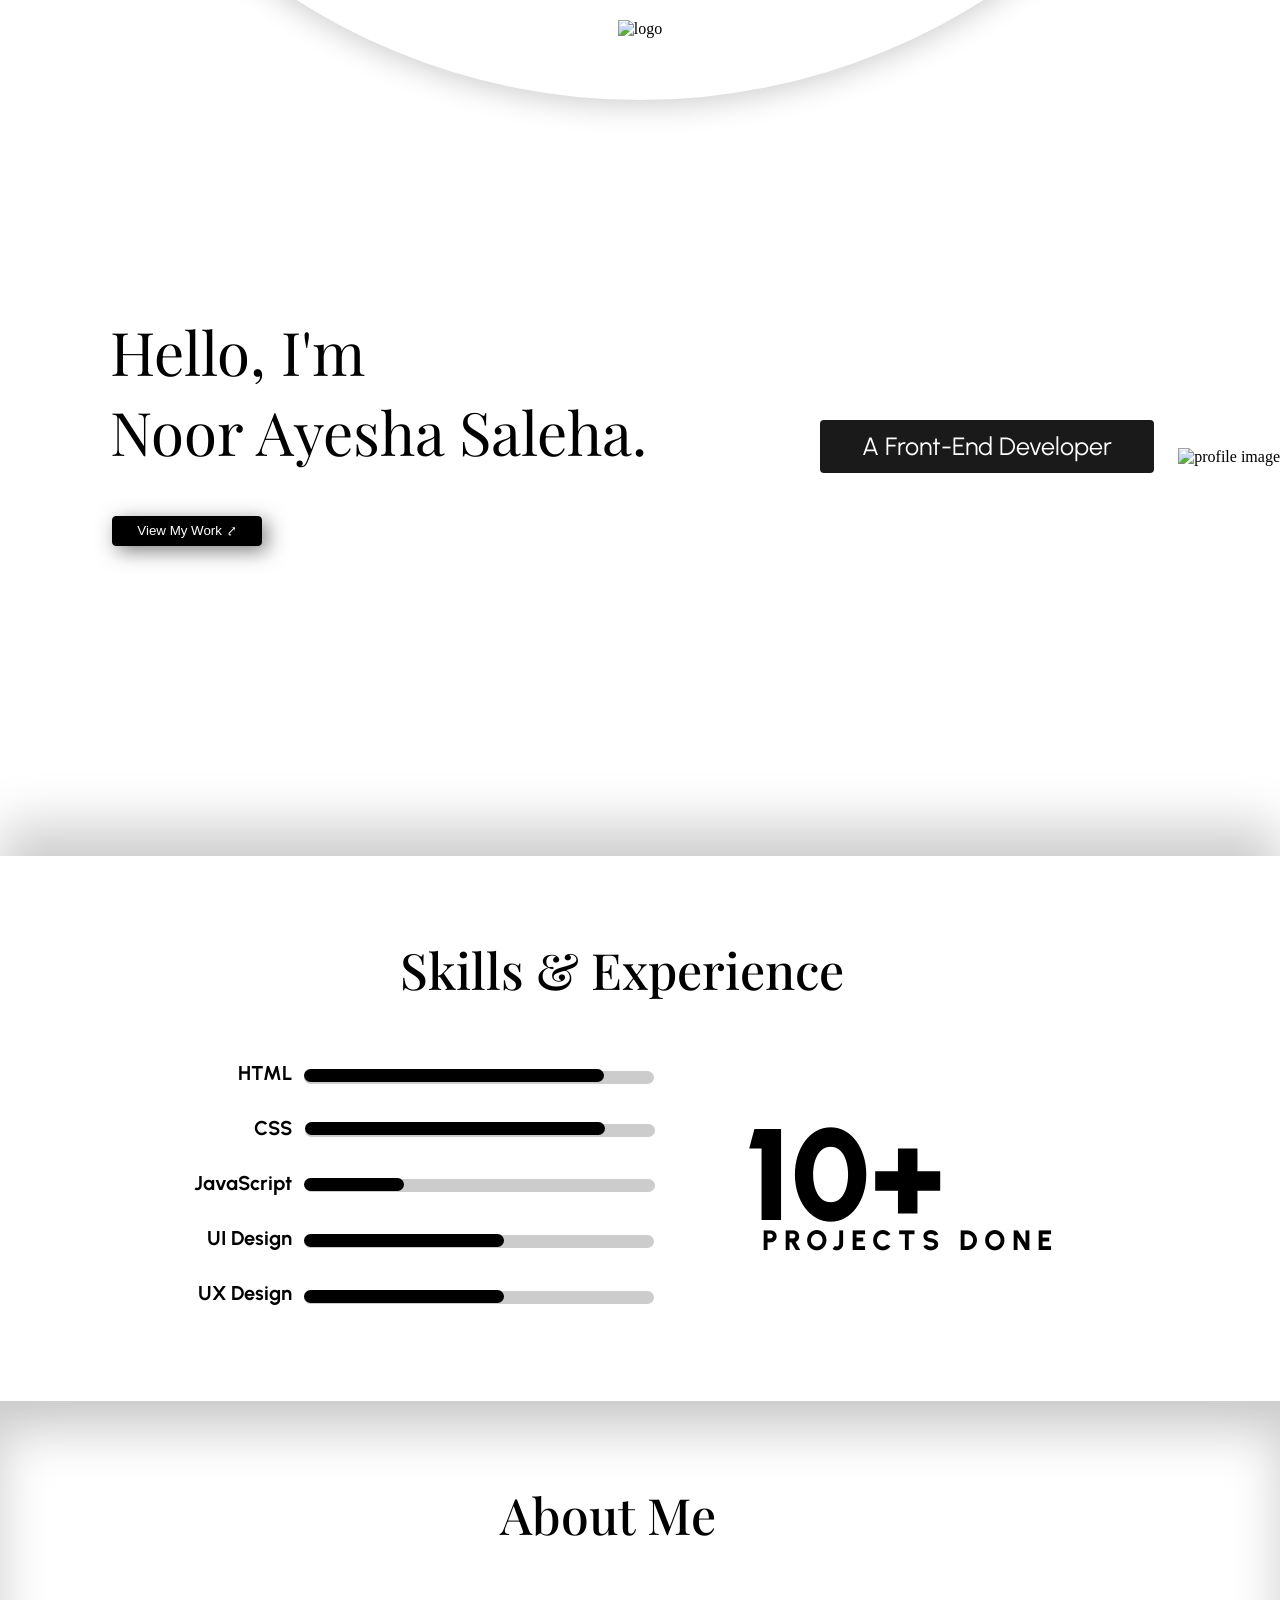
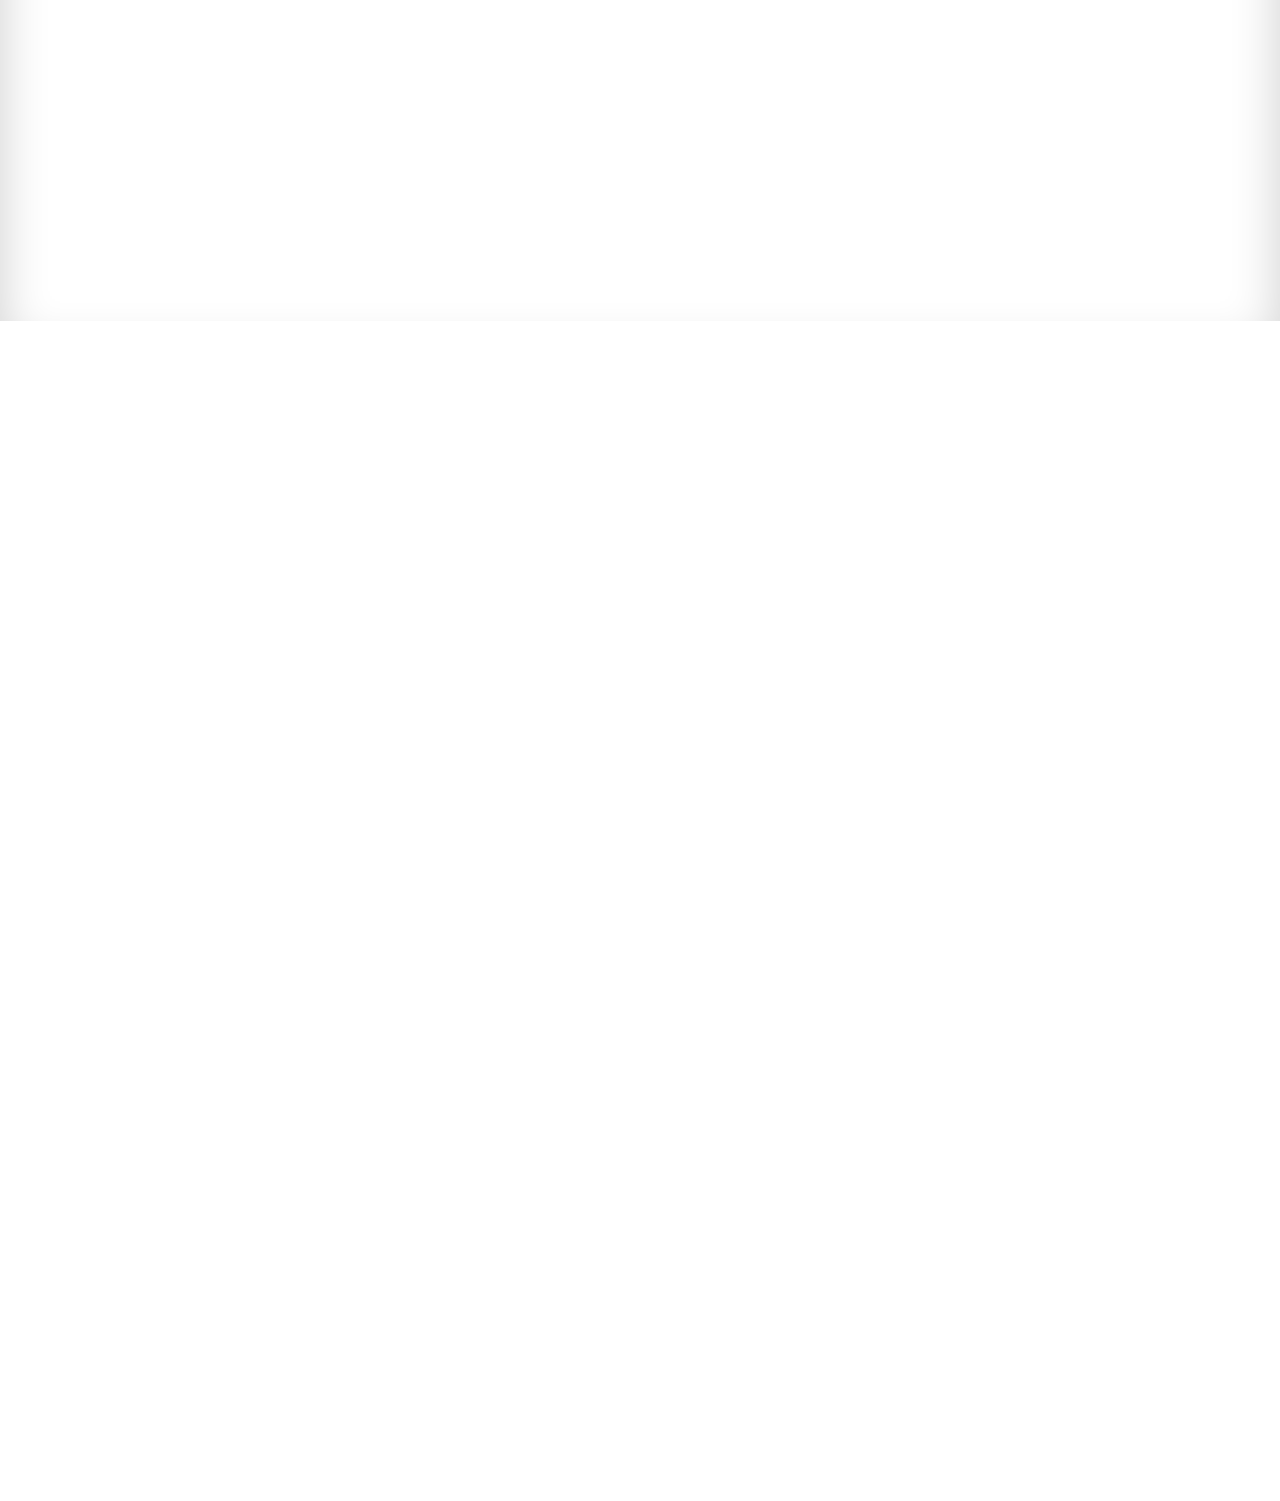
==== index.html @ 9801de3b "Add files via upload" ====
<!DOCTYPE html>
<html>
<head>
	<meta charset="utf-8">
	<meta name="viewport" content="width=device-width, initial-scale=1">
	<title> My Website </title>
	<link rel="stylesheet" type="text/css" href="style.css">
</head>
<body>
	<div class="parent">
		<nav class="main-nav">
			<div class="logo"><img src="C:\Users\Administrator\Downloads\Vector.svg" alt="logo">
			</div>
			
		</nav>

		<div class="one-box">
			<div class="text-area">
				<h1>
					Hello, I'm <br>Noor Ayesha Saleha.
				</h1>
				<div class="btn">
					<button class="work" onclick="window.location.href='portfolio.html'">
    				View My Work ⤤
					</button>

					
				</div>
			</div>
			<div class="imo">
				<div class="image">
					<img src="C:\Users\Administrator\Downloads\A1 1.png" alt="profile image">
				</div>
				<div class="box">
					<div class="front">
						A Front-End Developer
					</div>
				</div>
			</div>				
		</div>
		
        
		<div class="two-box">
			<div class="skills">
				<div class="experience">
					Skills & Experience
					
				</div>
				
			</div>
			<div class="computer">
				<div class="languages">
					     HTML
					<br> CSS
					<br> JavaScript
					<br> UI Design
					<br> UX Design
					
				</div>
					<div class="bar">
						<div class="html"
						>
							
						</div>
						<div class="css">
							
						</div>
						<div class="java">
							
						</div>
						<div class="ui">
							
						</div>
						<div class="ux" >
							
						</div>
						<div class="htmlo"
						>
							
						</div>
						<div class="csst">
							
						</div>
						<div class="javath">
							
						</div>
						<div class="uif">
							
						</div>
						<div class="uxfi" >
							
						</div>
					</div>
				
			</div>
			<div class="projects">
				<div class="ten">
					10+
					
				</div>
				<div class="pro">
					PROJECTS DONE
					
				</div>
				
			</div>
		</div>
		<div class="three-box">
			<div class="latest">
				About Me
				
			</div>
		</div>
	</div>
</body>
</html>
---- style.css ----
@import url('https://fonts.googleapis.com/css2?family=Playfair+Display:ital,wght@0,400..900;1,400..900&family=Red+Rose:wght@300..700&display=swap');

@import url('https://fonts.googleapis.com/css2?family=Urbanist:ital,wght@0,100..900;1,100..900&display=swap');


@media (max-width: 768px){
	.one-box{
		flex-direction: column;
		text-align: center;
	}

	.image{
		justify-content: center;
		margin-top: 30px;
	}
}




*{
    margin: 0;
    padding: 0;
    box-sizing: border-box;
}

body {
	margin:0px;
}


.one-box {
    display: flex;
    /*{margin-right: 0px;
    padding-right: 0px;}*/
	height:84vh;
	min-height: 84vh;
	width: 100%;

	justify-content: space-between;
	align-items: center;
	padding-left: 80px;
	/*padding: 80px 0px 0px 300px;*/
	/*margin-left: 0px;
	padding-left: 0px;*/
	
	
	
	/*padding: 80px 100px;*/
	
	    /*-webkit-box-shadow:rgba(0,0,0,0.3) 0px 3px 3px, inset rgba(0,0,0,0) 0px -10px 20px;
    -moz-box-shadow:rgba(0,0,0,0.3) 0px 3px 3px, inset rgba(0,0,0,0) 0px -10px 20px;
    -o-box-shadow:rgba(0,0,0,0.3) 0px 3px 3px, inset rgba(0,0,0,0) 0px -10px 20px;
    box-shadow:rgba(0,0,0,0.3) 0px 3px 3px, inset rgba(0,0,0,0) 0px -10px 20px;*/
}

.two-box {
	display: flex;
	padding-top: 40px;
	height:545px;
	width: 100%;
    box-shadow:rgba(0,0,0,0.2) 0px -30px 50px, inset rgba(0,0,0,0) 0px -50px 50px;
}

.three-box {
	display: flex;
	height:520px;
	width: 100%;
    box-shadow:rgba(0,0,0,0.2) 0px 100px 50px, inset rgba(0,0,0,0.2) 0px 30px 50px;
}

.logo {
	display: flex;
	text-align: center;
	justify-content: center;
	padding: 20px;
	padding-top: 1200px;
}
.main-nav {
	display: flex;
    justify-content: center;
	padding-top: 0;
	background: white;
	width: 100%;
	max-width: 1280px;
	height: 1280px;
	
	margin-top: -1180px;
	border-top-right-radius: 100%;
	border-top-left-radius: 100%;
	border-bottom-right-radius: 100%;
	border-bottom-left-radius: 100%;
    box-shadow:rgba(0,0,0,0.2) 0px 5px 30px, inset rgba(0,0,0,0) 0px -10px 20px;
}
.text-area {
	display: flex;
	flex-direction: column;
	flex: 1;
	min-width: 0;
}

.image {
	/*flex: 0.8;*/
	display: flex;
	justify-content: flex-end;
}

.imo{
	flex: 1;
}

.image > img {
	display: flex;
	justify-content: right;
	align-items: right;
	align-content: right;
	/*max-width: 900px;*/

	max-width: 80%;
	position: relative;
	bottom:-15px;

	
	/*position: relative;*/
	/*top: 100px;*/
	/*height: auto;*/


	/*{margin-top: -51px;
	margin-right: -100px;
	max-width: 95%;}*/


	/*min-width: 50%;*/
	
    /*padding-left: 200px ;*/
	/*height: auto;*/
	/*width: 780px;
	height: 520px;*/
	/*margin-left: 760px;
	margin-right: 20px;*/
	}

h1 {
/*	display: flex;
	justify-content: flex-start;*/
	/*position: relative;
	bottom:50px;*/
	font-family: 'Playfair Display' ,system-ui, serif;
	font-size: 60px;
	/*padding-top: -60px;*/
	padding-left: 30px;
	margin-bottom: 100px;
	font-weight: 200;

	/*text-align: left;*/
	/*align-items: left;
	justify-content: left;*/
	/*margin-top: -250px;*/


}

.work {
    display: flex;
    justify-content: center;
    align-items: center;
	margin-top: 25px;

    transition: all 0.2s linear;

	height: 30px;
	width: 150px;
	background-color: black;
	color: white;
	cursor: pointer;
	border: 1px solid black;
	border-radius: 4px;
	/*{position: absolute;*/
		position: relative;
		bottom: 100px;
	/*bottom: -100px;
	left: -959px;*/
/*}*/
    box-shadow:rgba(0,0,0,0.5) 5px 5px 20px, rgba(0,0,0,0) 50px -10px 20px;
}

.front {
	font-family: 'Urbanist' ,system-ui, sans-serif;
	font-size: 25px;
	display: flex;
    justify-content: center;
    align-items: center;
	margin-top: 20px;
	height: 53px;
	width: 334px;
	background-color:#1A1A1A ;
	color: white;
	border-radius: 4px;
	position: relative;
		bottom: 51px;
		left: 140px;
}
.btn{
	margin-top: 20px;
	margin-left:32px ;

}
button:hover{
	transform: scale(1.1);
	background-color: #333;
	    
    box-shadow:rgba(0,0,0,0.8) 0px 5px 15px, inset rgba(0,0,0,0.15) 0px -10px 20px;
}

.experience {
	display: flex;
	justify-content: center;
	align-items: center;
	font-family: 'Playfair Display' ,system-ui, serif;
	font-size: 50px;
	font-weight: 500;
	
	
	
	margin-left: 400px;
	margin-top: 40px;


}
.languages {
	font-family: 'Urbanist' ,system-ui, sans-serif;
	font-size: 20px;
	font-weight: bold;
	display: flex;
    margin-top: 150px;
    margin-left: -650px;
    line-height: 55px;
    text-align: right;

}


.html {
	display: flex;
	margin-top: -250px;
	margin-left: -540px;
	height: 13px;
	width: 350px;
	border-radius: 10px;
	background-color:rgba(0, 0, 0, 0.2) ;


}

.css {
	display: flex;
	margin-top: 40px;
	margin-left: -539px;
	height: 13px;
	width: 350px;
	border-radius: 10px;
	background-color:rgba(0, 0, 0, 0.2) ;

}
.java {
display: flex;
	margin-top: 42px;
	margin-left: -539px;
	height: 13px;
	width: 350px;
	border-radius: 10px;
	background-color:rgba(0, 0, 0, 0.2) ;
}
.ui {
	display: flex;
	margin-top: 43px;
	margin-left: -540px;
	height: 13px;
	width: 350px;
	border-radius: 10px;
	background-color:rgba(0, 0, 0, 0.2) ;
}.ux {
display: flex;
	margin-top: 43px;
	margin-left: -540px;
	height: 13px;
	width: 350px;
	border-radius: 10px;
	background-color:rgba(0, 0, 0, 0.2) ;
}

.htmlo {
	display: flex;
	margin-top: -235px;
	margin-left: -540px;
	height: 13px;
	width: 300px;
	border-radius: 10px;
	background-color:rgba(0, 0, 0, 1.0) ;


}

.csst {
	display: flex;
	margin-top: 40px;
	margin-left: -539px;
	height: 13px;
	width: 300px;
	border-radius: 10px;
	background-color:rgba(0, 0, 0, 1.0) ;

}
.javath {
display: flex;
	margin-top: 43px;
	margin-left: -540px;
	height: 13px;
	width: 100px;
	border-radius: 10px;
	background-color:rgba(0, 0, 0, 1.0) ;
}
.uif {
	display: flex;
	margin-top: 43px;
	margin-left: -540px;
	height: 13px;
	width: 200px;
	border-radius: 10px;
	background-color:rgba(0, 0, 0, 1.0) ;
}.uxfi {
display: flex;
	margin-top: 43px;
	margin-left: -540px;
	height: 13px;
	width: 200px;
	border-radius: 10px;
	background-color:rgba(0, 0, 0, 1.0) ;
}

.ten {
	font-family: 'Urbanist' ,system-ui, sans-serif;
	font-size: 130px;
	font-weight: 900;
	display: flex;
	margin-top: 200px;
	margin-left: -100px;

}

.pro {
	font-family: 'Urbanist' ,system-ui, sans-serif;
	font-size: 28px;
	font-weight: 800;
	margin-left: -82px;
	margin-top: -30px;
	letter-spacing: 6px;
}

.latest {
	font-family: 'Playfair Display' ,system-ui, serif;
	font-size: 50px;
	font-weight: 500;
	display: flex;
	padding-top: 80px;
	justify-content: center;
	margin-left: 500px;
}
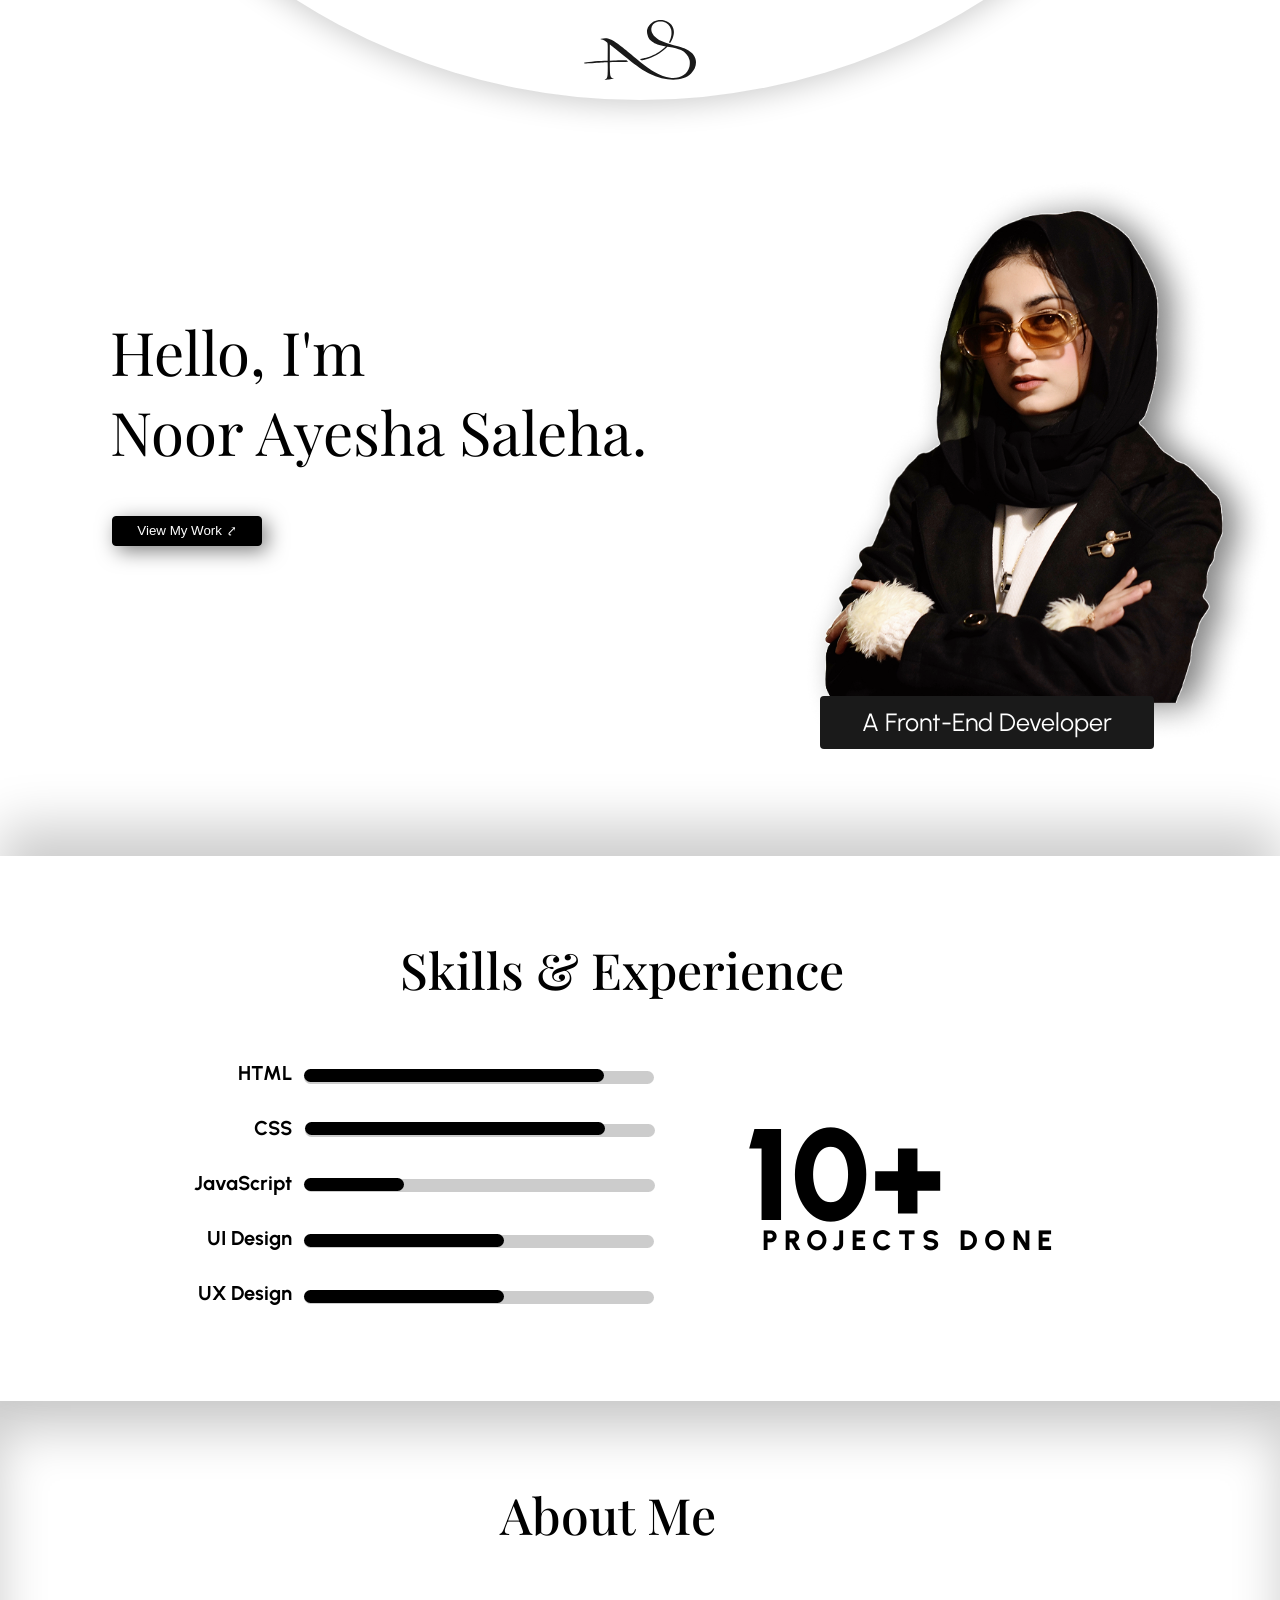
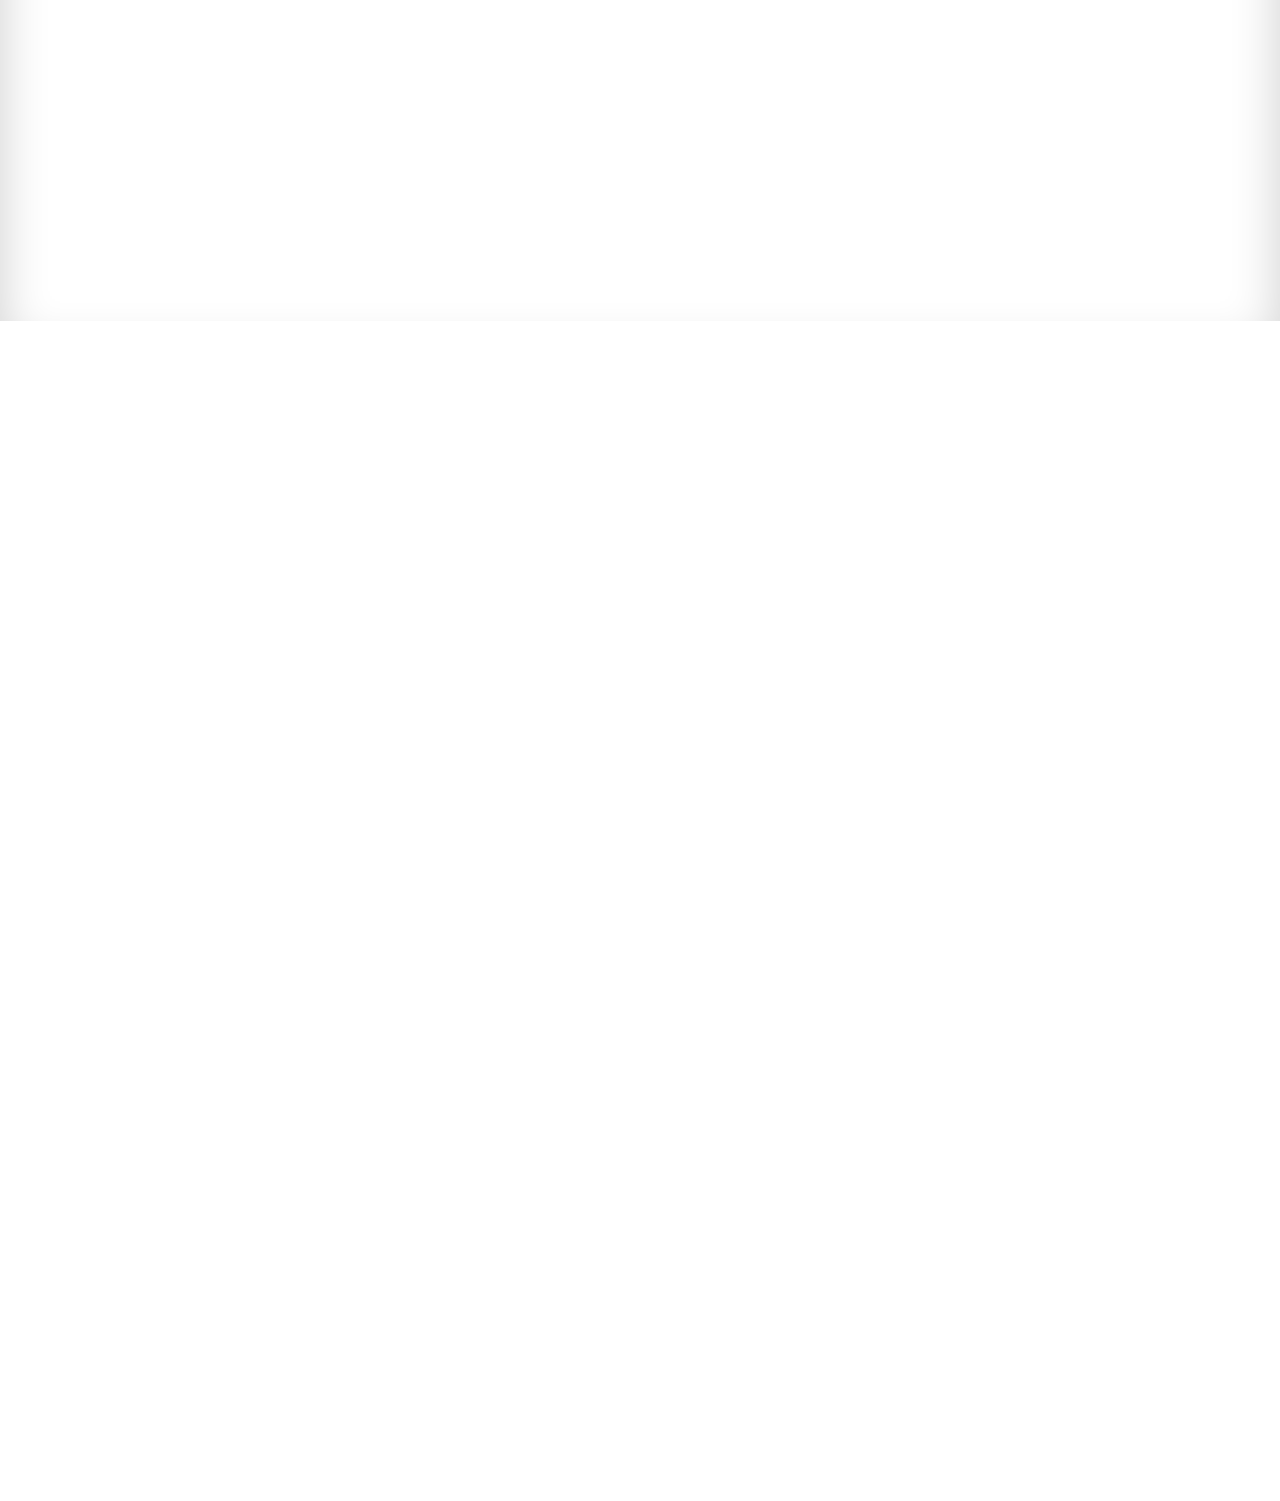
==== commit 8f13c661: "Update index.html" ====
--- a/index.html
+++ b/index.html
@@ -9,7 +9,7 @@
 <body>
 	<div class="parent">
 		<nav class="main-nav">
-			<div class="logo"><img src="C:\Users\Administrator\Downloads\Vector.svg" alt="logo">
+			<div class="logo"><img src="Vector.svg" alt="logo">
 			</div>
 			
 		</nav>
@@ -29,7 +29,7 @@
 			</div>
 			<div class="imo">
 				<div class="image">
-					<img src="C:\Users\Administrator\Downloads\A1 1.png" alt="profile image">
+					<img src="A1 1.png" alt="profile image">
 				</div>
 				<div class="box">
 					<div class="front">
@@ -113,4 +113,5 @@
 		</div>
 	</div>
 </body>
-</html>+
+</html>
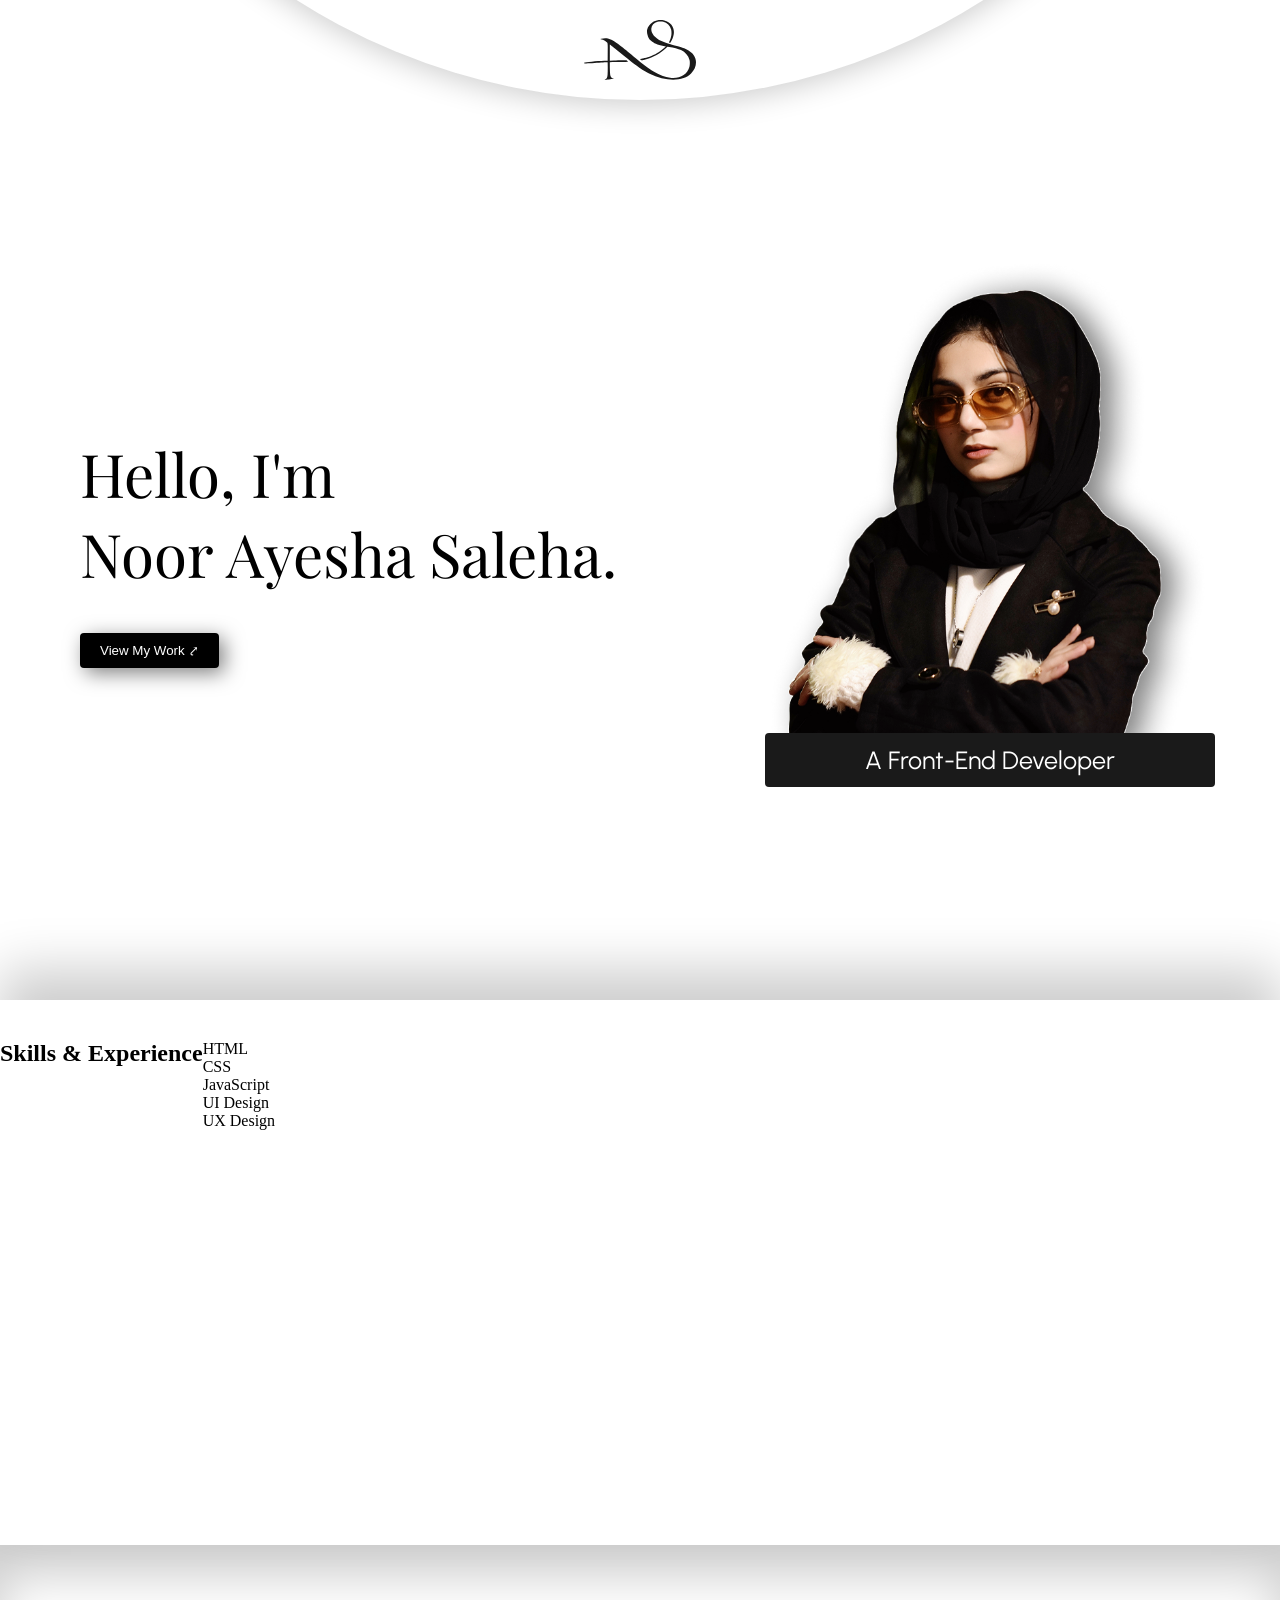
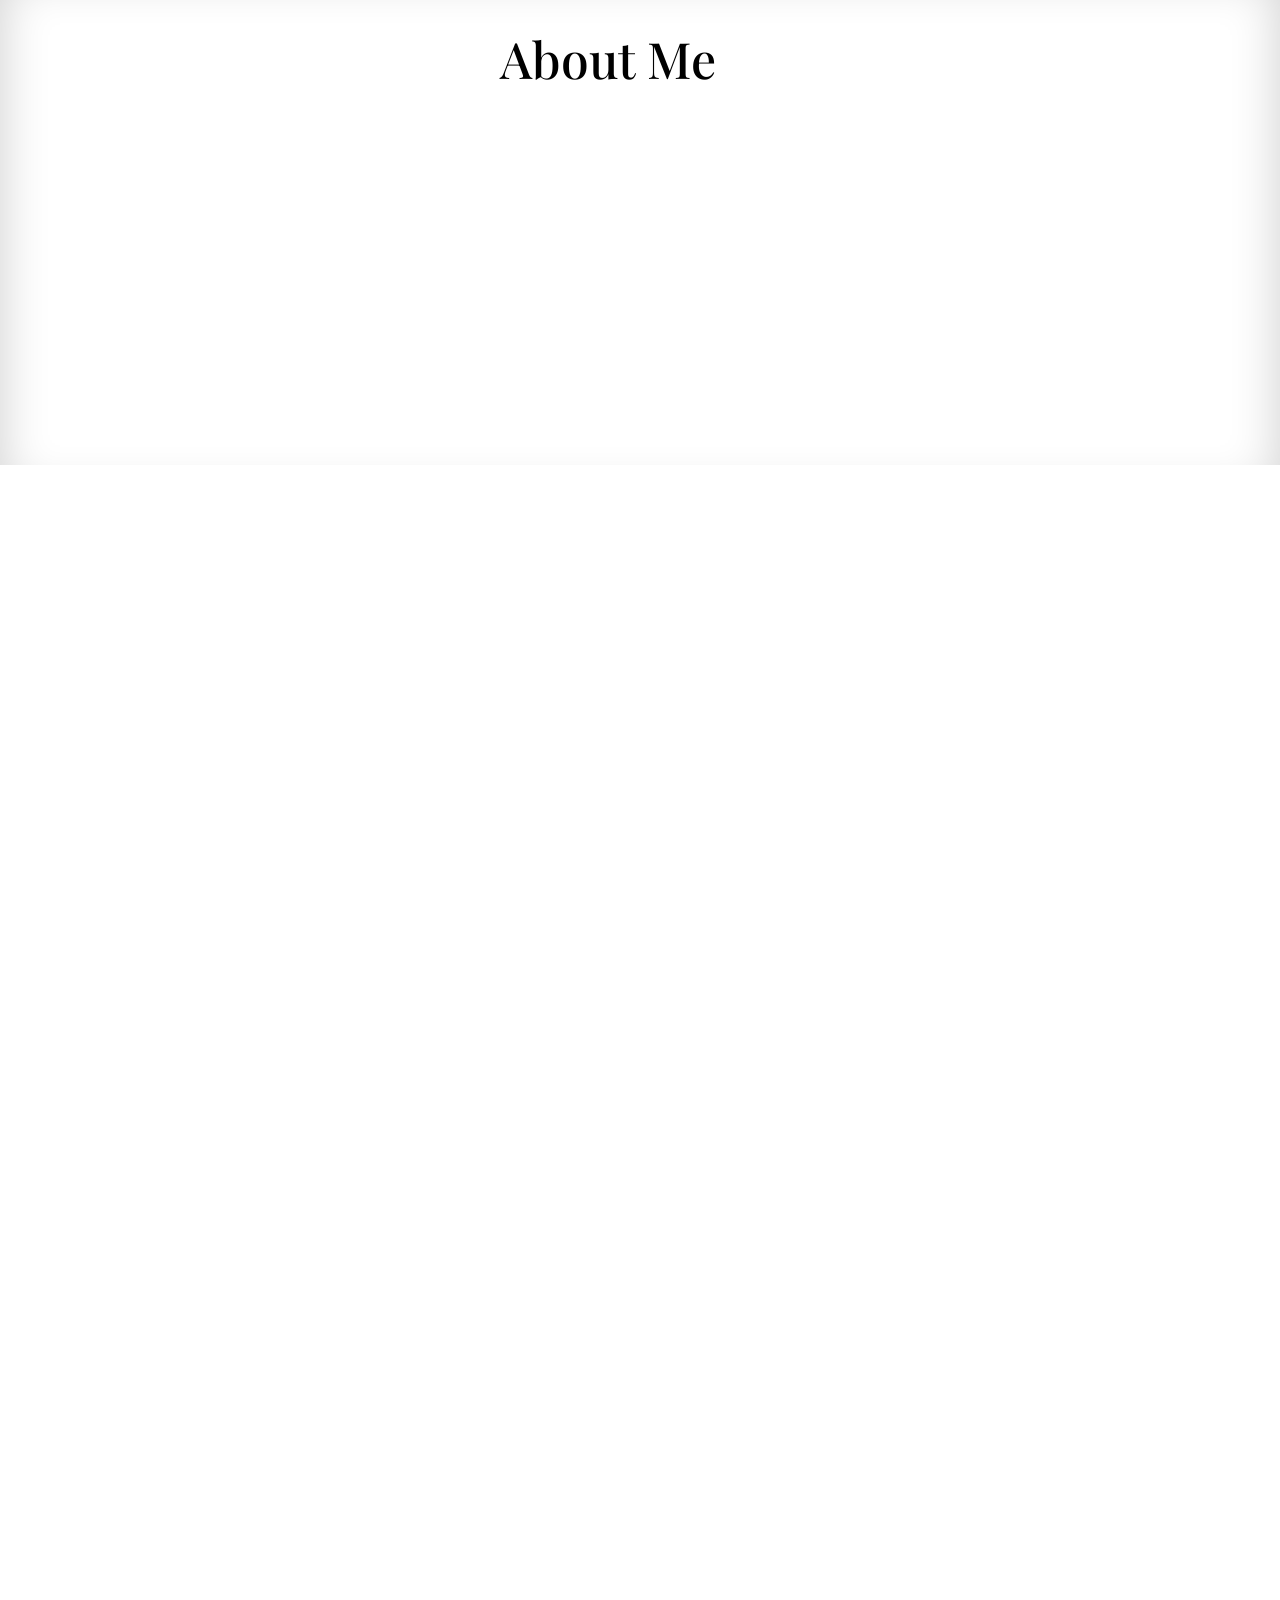
==== commit 21396186: "Update index.html" ====
--- a/index.html
+++ b/index.html
@@ -14,94 +14,86 @@
 			
 		</nav>
 
-		<div class="one-box">
-			<div class="text-area">
-				<h1>
-					Hello, I'm <br>Noor Ayesha Saleha.
-				</h1>
-				<div class="btn">
-					<button class="work" onclick="window.location.href='portfolio.html'">
-    				View My Work ⤤
-					</button>
-
-					
-				</div>
-			</div>
-			<div class="imo">
-				<div class="image">
-					<img src="A1 1.png" alt="profile image">
-				</div>
-				<div class="box">
-					<div class="front">
-						A Front-End Developer
+	<div class="one-box">
+				<div class="text-area">
+					<h1>
+						Hello, I'm <br>Noor Ayesha Saleha.
+					</h1>
+					<div class="btn">
+						<button class="work" onclick="window.location.href='portfolio.html'">
+	    				View My Work ⤤
+						</button>
+	
+						
 					</div>
 				</div>
-			</div>				
-		</div>
-		
-        
-		<div class="two-box">
-			<div class="skills">
-				<div class="experience">
-					Skills & Experience
+				<div class="imo">
+					<div class="image">
+						<img src="A1 1.png" alt="profile image">
+					</div>
 					
-				</div>
-				
+						<div class="front">
+							A Front-End Developer
+						</div>
+					
+				</div>				
 			</div>
-			<div class="computer">
-				<div class="languages">
-					     HTML
-					<br> CSS
-					<br> JavaScript
-					<br> UI Design
-					<br> UX Design
+	<div class="two-box">
+			<h2 class="section-title">
+						Skills & Experience
+			</h2>
+			<div class="two-content">
 					
-				</div>
-					<div class="bar">
-						<div class="html"
-						>
-							
-						</div>
-						<div class="css">
-							
-						</div>
-						<div class="java">
-							
-						</div>
-						<div class="ui">
-							
-						</div>
-						<div class="ux" >
-							
-						</div>
-						<div class="htmlo"
-						>
-							
-						</div>
-						<div class="csst">
-							
-						</div>
-						<div class="javath">
-							
-						</div>
-						<div class="uif">
-							
-						</div>
-						<div class="uxfi" >
-							
+
+				<div class="bars-column">
+
+					<div class="skill">
+						<span>HTML</span>
+						<div class="bar">
+							<div class="progress" style="width:85%"></div>
 						</div>
 					</div>
-				
-			</div>
-			<div class="projects">
-				<div class="ten">
-					10+
+
+					<div class="skill">
+						<span>CSS</span>
+						<div class="bar">
+							<div class="progress" style="width:85%"></div>
+						</div>
+					</div>
+							
+					<div class="skill">
+						<span>JavaScript</span>
+						<div class="bar">
+							<div class="progress" style="width:40%"></div>
+						</div>
+					</div>
+
+					<div class="skill">
+						<span>UI Design</span>
+						<div class="bar">
+							<div class="progress" style="width:60%"></div>
+						</div>
+					</div>
+
+					<div class="skill">
+						<span>UX Design</span>
+						<div class="bar">
+							<div class="progress" style="width:60%"></div>
+						</div>
+					</div>
+							
+							
+				</div>	
+	
+							
+	
+		
+							
+
+			
 					
-				</div>
-				<div class="pro">
-					PROJECTS DONE
+						
 					
-				</div>
 				
 			</div>
 		</div>
@@ -115,3 +107,5 @@
 </body>
 
 </html>
+
+
--- a/style.css
+++ b/style.css
@@ -7,11 +7,11 @@
 	.one-box{
 		flex-direction: column;
 		text-align: center;
+		padding: 40px 20px;
 	}
 
-	.image{
-		justify-content: center;
-		margin-top: 30px;
+	.text-area h1 {
+		font-size: 40px;
 	}
 }
 
@@ -31,29 +31,85 @@
 
 .one-box {
     display: flex;
-    /*{margin-right: 0px;
-    padding-right: 0px;}*/
-	height:84vh;
-	min-height: 84vh;
-	width: 100%;
-
-	justify-content: space-between;
+    align-items: center;
+    justify-content: space-between;
+    padding-left: 80px;
+    min-height: 100vh;
+    gap: 40px;
+}
+
+.text-area {
+	flex: 1;
+
+}
+
+.text-area h1 {
+	font-family: 'Playfair Display' ,system-ui, serif;
+	font-size: 60px;
+	font-weight: 300;
+	margin-bottom: 40px;
+	
+}
+
+
+.btn {
+	margin-top: 20px;
+
+}
+
+
+.work {
+	border: none;
+	padding: 10px 20px;
+	background-color: black;
+	color: white;
+	border-radius: 4px;
+	cursor: pointer;
+	transition: 0.3s ease;
+  
+	
+    box-shadow:rgba(0,0,0,0.5) 5px 5px 20px, rgba(0,0,0,0) 50px -10px 20px;*/
+}
+
+.work:hover{
+	transform: scale(1.05);
+	background-color: #333;
+	    
+    
+}
+
+
+.imo {
+	flex: 1;
+	display: flex;
+	flex-direction: column;
 	align-items: center;
-	padding-left: 80px;
-	/*padding: 80px 0px 0px 300px;*/
-	/*margin-left: 0px;
-	padding-left: 0px;*/
-	
-	
-	
-	/*padding: 80px 100px;*/
-	
-	    /*-webkit-box-shadow:rgba(0,0,0,0.3) 0px 3px 3px, inset rgba(0,0,0,0) 0px -10px 20px;
-    -moz-box-shadow:rgba(0,0,0,0.3) 0px 3px 3px, inset rgba(0,0,0,0) 0px -10px 20px;
-    -o-box-shadow:rgba(0,0,0,0.3) 0px 3px 3px, inset rgba(0,0,0,0) 0px -10px 20px;
-    box-shadow:rgba(0,0,0,0.3) 0px 3px 3px, inset rgba(0,0,0,0) 0px -10px 20px;*/
-}
-
+
+	
+}
+
+.image img {
+	width: 100%;
+	max-width: 450px;
+	height: auto;
+	display: block;
+	margin-top: -60px;
+}
+
+.front {
+	border-radius: 4px;
+	color: white;
+	background-color:#1A1A1A ;
+	padding: 12px;
+	margin-top: -55px;
+	margin-right: -0pxs;
+	font-family: 'Urbanist', sans-serif;
+	font-size: 25px;
+	width: 100%;
+	max-width: 450px;
+	text-align: center;
+	
+}
 .two-box {
 	display: flex;
 	padding-top: 40px;
@@ -92,126 +148,7 @@
 	border-bottom-left-radius: 100%;
     box-shadow:rgba(0,0,0,0.2) 0px 5px 30px, inset rgba(0,0,0,0) 0px -10px 20px;
 }
-.text-area {
-	display: flex;
-	flex-direction: column;
-	flex: 1;
-	min-width: 0;
-}
-
-.image {
-	/*flex: 0.8;*/
-	display: flex;
-	justify-content: flex-end;
-}
-
-.imo{
-	flex: 1;
-}
-
-.image > img {
-	display: flex;
-	justify-content: right;
-	align-items: right;
-	align-content: right;
-	/*max-width: 900px;*/
-
-	max-width: 80%;
-	position: relative;
-	bottom:-15px;
-
-	
-	/*position: relative;*/
-	/*top: 100px;*/
-	/*height: auto;*/
-
-
-	/*{margin-top: -51px;
-	margin-right: -100px;
-	max-width: 95%;}*/
-
-
-	/*min-width: 50%;*/
-	
-    /*padding-left: 200px ;*/
-	/*height: auto;*/
-	/*width: 780px;
-	height: 520px;*/
-	/*margin-left: 760px;
-	margin-right: 20px;*/
-	}
-
-h1 {
-/*	display: flex;
-	justify-content: flex-start;*/
-	/*position: relative;
-	bottom:50px;*/
-	font-family: 'Playfair Display' ,system-ui, serif;
-	font-size: 60px;
-	/*padding-top: -60px;*/
-	padding-left: 30px;
-	margin-bottom: 100px;
-	font-weight: 200;
-
-	/*text-align: left;*/
-	/*align-items: left;
-	justify-content: left;*/
-	/*margin-top: -250px;*/
-
-
-}
-
-.work {
-    display: flex;
-    justify-content: center;
-    align-items: center;
-	margin-top: 25px;
-
-    transition: all 0.2s linear;
-
-	height: 30px;
-	width: 150px;
-	background-color: black;
-	color: white;
-	cursor: pointer;
-	border: 1px solid black;
-	border-radius: 4px;
-	/*{position: absolute;*/
-		position: relative;
-		bottom: 100px;
-	/*bottom: -100px;
-	left: -959px;*/
-/*}*/
-    box-shadow:rgba(0,0,0,0.5) 5px 5px 20px, rgba(0,0,0,0) 50px -10px 20px;
-}
-
-.front {
-	font-family: 'Urbanist' ,system-ui, sans-serif;
-	font-size: 25px;
-	display: flex;
-    justify-content: center;
-    align-items: center;
-	margin-top: 20px;
-	height: 53px;
-	width: 334px;
-	background-color:#1A1A1A ;
-	color: white;
-	border-radius: 4px;
-	position: relative;
-		bottom: 51px;
-		left: 140px;
-}
-.btn{
-	margin-top: 20px;
-	margin-left:32px ;
-
-}
-button:hover{
-	transform: scale(1.1);
-	background-color: #333;
-	    
-    box-shadow:rgba(0,0,0,0.8) 0px 5px 15px, inset rgba(0,0,0,0.15) 0px -10px 20px;
-}
+
 
 .experience {
 	display: flex;
@@ -366,4 +303,5 @@
 	padding-top: 80px;
 	justify-content: center;
 	margin-left: 500px;
-}+
+}
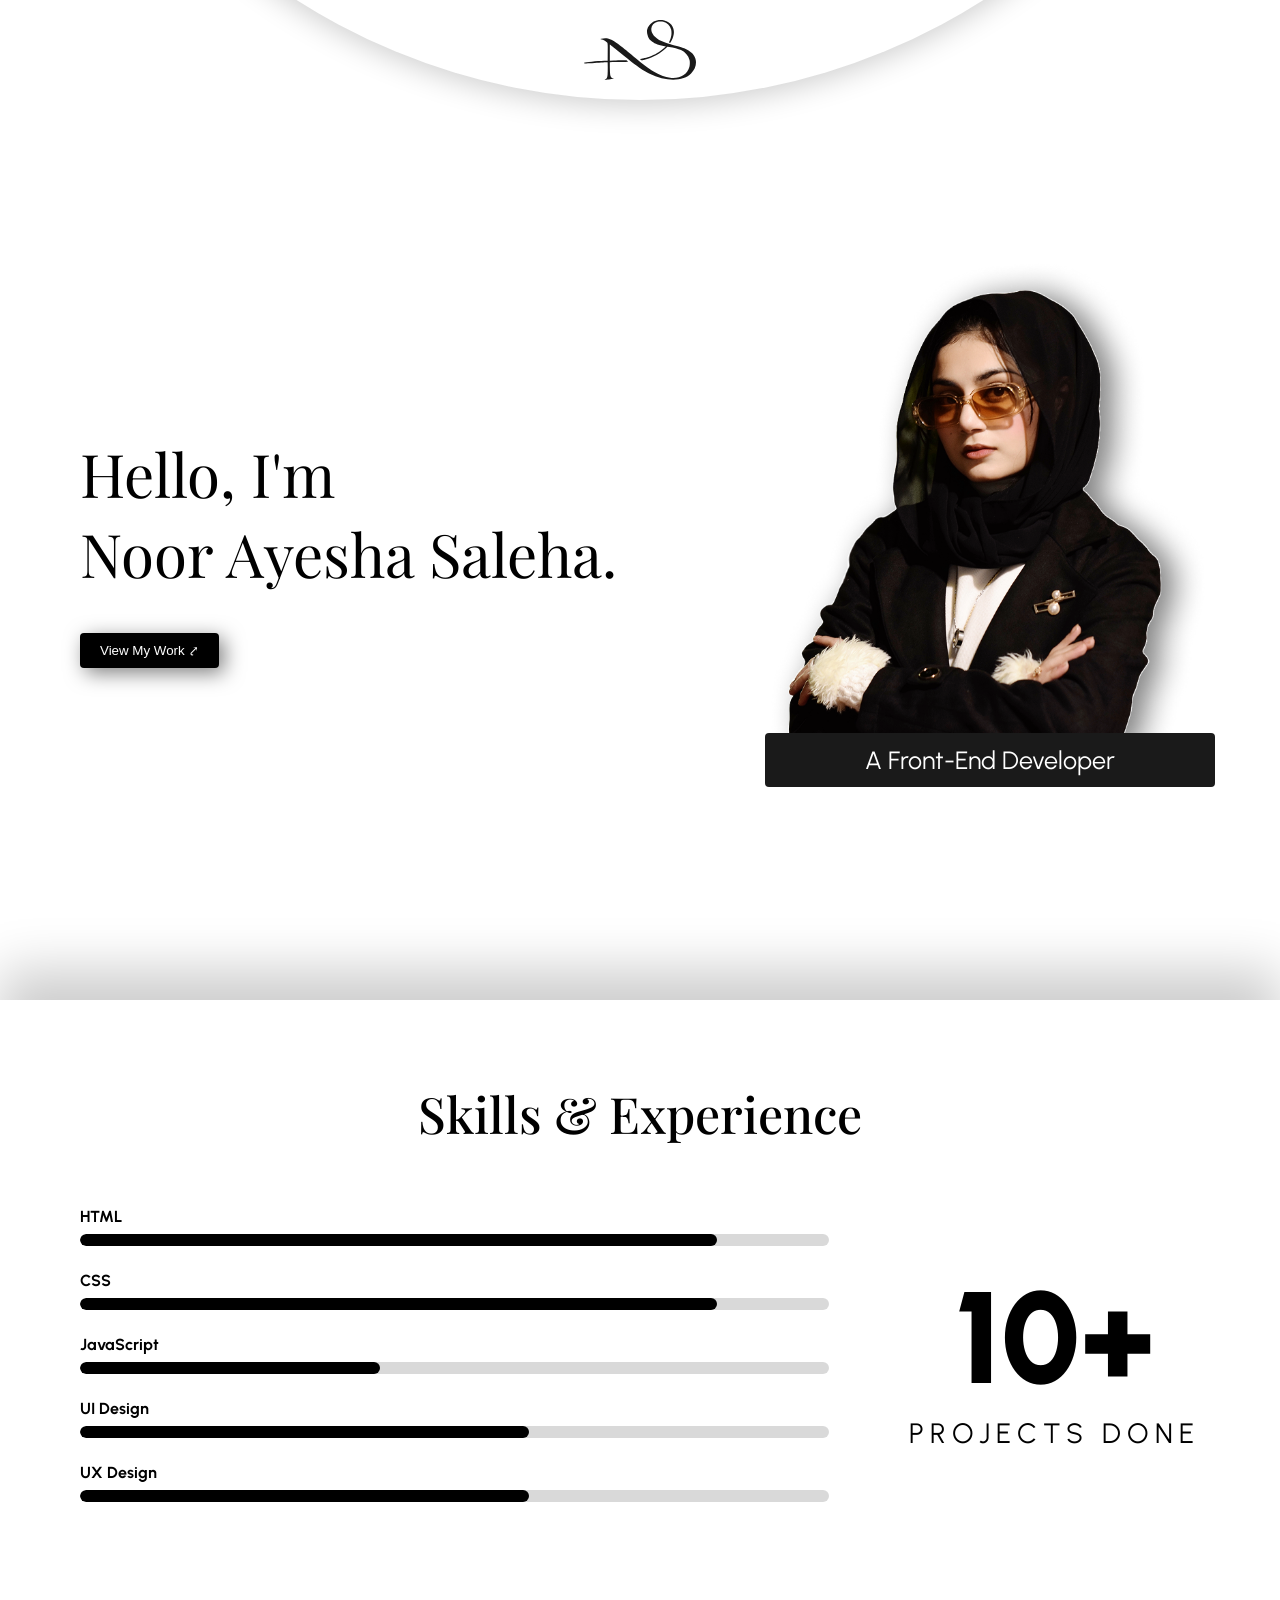
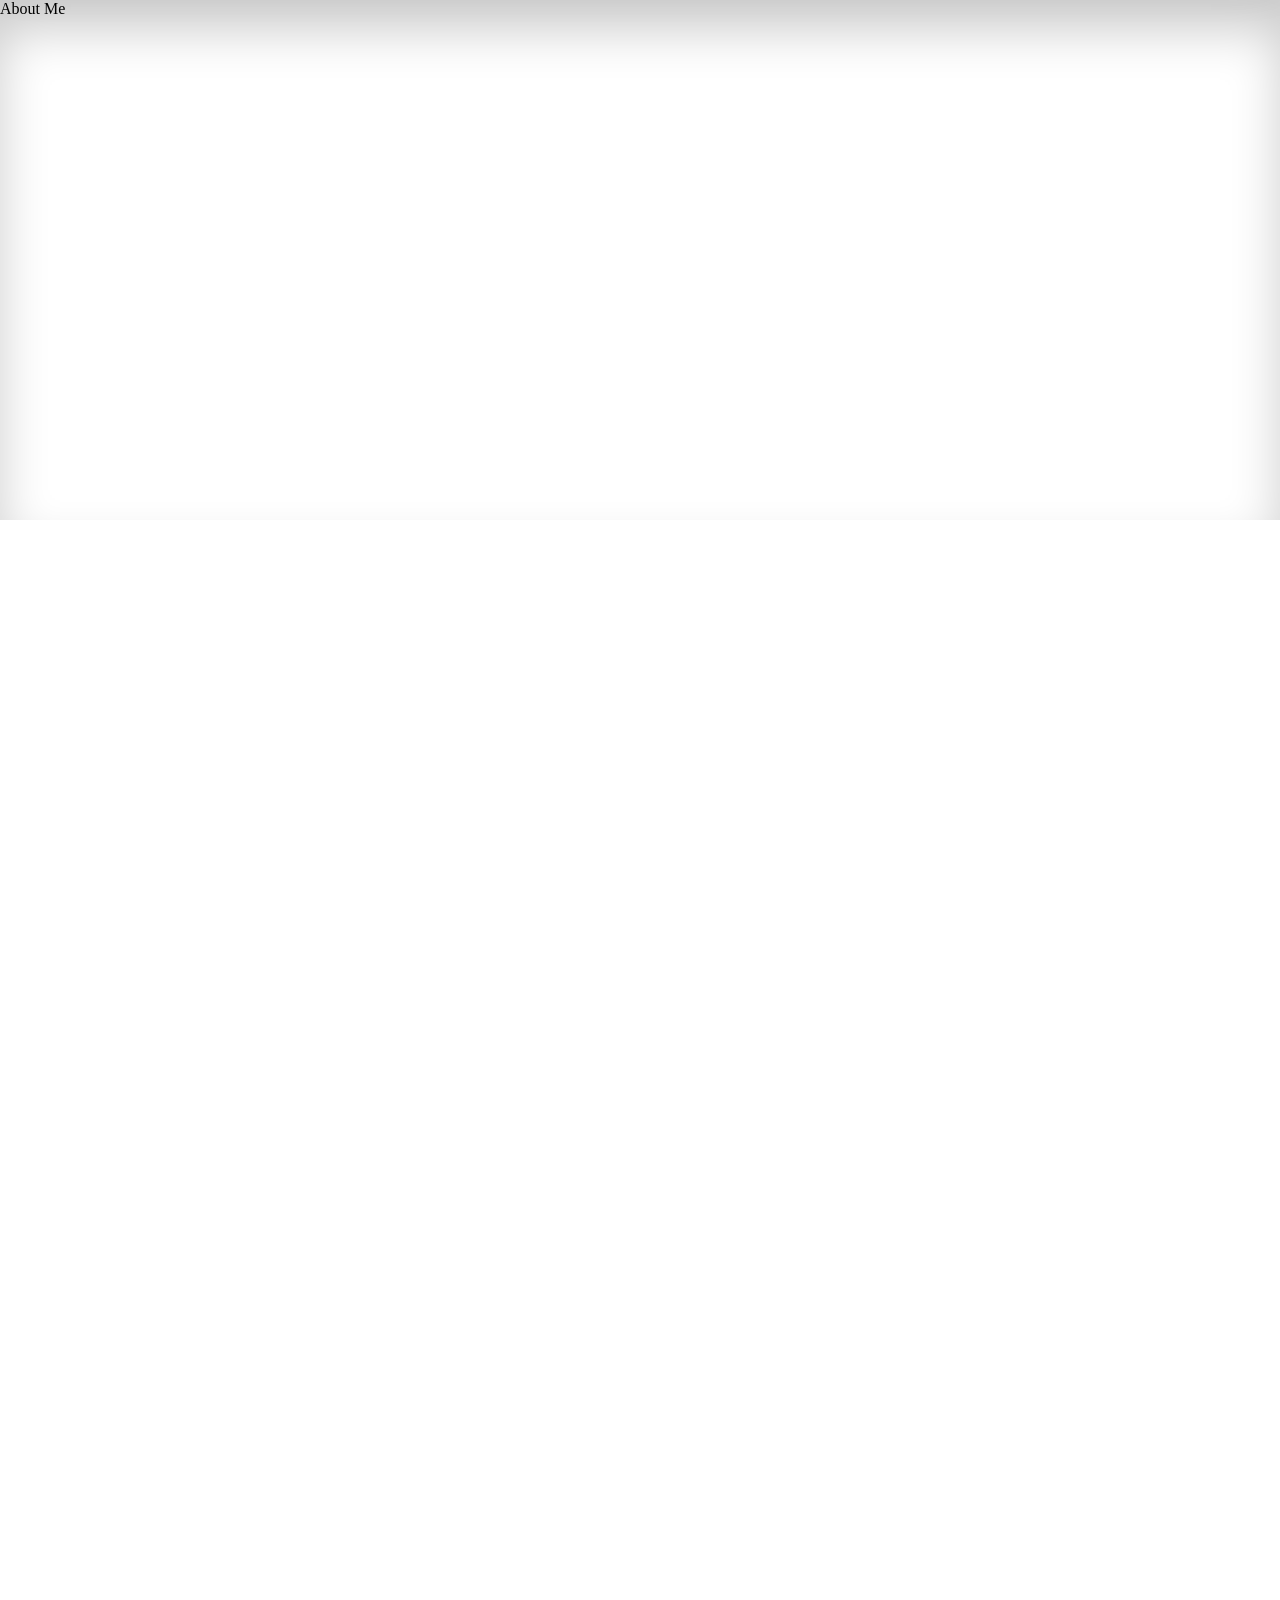
==== commit 86c2e1fd: "Update index.html" ====
--- a/index.html
+++ b/index.html
@@ -85,7 +85,18 @@
 							
 				</div>	
 	
-							
+			<div class="projects-column">
+				<div class="number">
+					10+
+					
+				</div>
+				<div class="label">
+					PROJECTS DONE
+					
+				</div>
+				
+			</div>
+		</div>			
 	
 		
 							
@@ -109,3 +120,4 @@
 </html>
 
 
+
--- a/style.css
+++ b/style.css
@@ -28,7 +28,29 @@
 	margin:0px;
 }
 
-
+.logo {
+	display: flex;
+	text-align: center;
+	justify-content: center;
+	padding: 20px;
+	padding-top: 1200px;
+}
+.main-nav {
+	display: flex;
+    justify-content: center;
+	padding-top: 0;
+	background: white;
+	width: 100%;
+	max-width: 1280px;
+	height: 1280px;
+	
+	margin-top: -1180px;
+	border-top-right-radius: 100%;
+	border-top-left-radius: 100%;
+	border-bottom-right-radius: 100%;
+	border-bottom-left-radius: 100%;
+    box-shadow:rgba(0,0,0,0.2) 0px 5px 30px, inset rgba(0,0,0,0) 0px -10px 20px;
+}
 .one-box {
     display: flex;
     align-items: center;
@@ -44,7 +66,7 @@
 }
 
 .text-area h1 {
-	font-family: 'Playfair Display' ,system-ui, serif;
+	font-family: 'Playfair Display',system-ui, serif;
 	font-size: 60px;
 	font-weight: 300;
 	margin-bottom: 40px;
@@ -110,198 +132,144 @@
 	text-align: center;
 	
 }
+
+@media (max-width: 768px){
+	.two-box{
+		flex-direction: column;
+		text-align: center;
+	}
+	.section-title {
+		font-size: 36px;
+	}
+	.number{
+		font-size: 70px;
+	}
+	.two-content{
+		flex-direction: column;
+		text-align: center;
+
+	}
+}
+
 .two-box {
 	display: flex;
-	padding-top: 40px;
-	height:545px;
-	width: 100%;
+	flex-direction: column;
+	/*justify-content: space-between;*/
+	align-items: center;
+	padding: 80px;
+	gap: 60px;
+	min-height:600px;
+	/*width: 100%;*/
     box-shadow:rgba(0,0,0,0.2) 0px -30px 50px, inset rgba(0,0,0,0) 0px -50px 50px;
 }
 
-.three-box {
-	display: flex;
-	height:520px;
-	width: 100%;
-    box-shadow:rgba(0,0,0,0.2) 0px 100px 50px, inset rgba(0,0,0,0.2) 0px 30px 50px;
-}
-
-.logo {
-	display: flex;
-	text-align: center;
-	justify-content: center;
-	padding: 20px;
-	padding-top: 1200px;
-}
-.main-nav {
-	display: flex;
-    justify-content: center;
-	padding-top: 0;
-	background: white;
-	width: 100%;
-	max-width: 1280px;
-	height: 1280px;
-	
-	margin-top: -1180px;
-	border-top-right-radius: 100%;
-	border-top-left-radius: 100%;
-	border-bottom-right-radius: 100%;
-	border-bottom-left-radius: 100%;
-    box-shadow:rgba(0,0,0,0.2) 0px 5px 30px, inset rgba(0,0,0,0) 0px -10px 20px;
-}
-
-
-.experience {
-	display: flex;
-	justify-content: center;
-	align-items: center;
-	font-family: 'Playfair Display' ,system-ui, serif;
+.section-title {
+	font-family: 'Playfair Display', serif;
 	font-size: 50px;
 	font-weight: 500;
-	
-	
-	
+	text-align: center;
+	/*display: flex;
+	justify-content: center;
+	align-items: center;
 	margin-left: 400px;
-	margin-top: 40px;
-
-
-}
-.languages {
+	margin-top: 40px;*/
+}
+
+.two-content{
+	width: 100%;
+	display: flex;
+	justify-content: space-between;
+	align-items: center;
+	gap: 80px;
+}
+
+.bars-column {
+	flex: 1;
+	display: flex;
+	flex-direction: column;
+	gap: 25px;
+	/*margin-top: -250px;
+	margin-left: -540px;
+	height: 13px;
+	width: 350px;
+	border-radius: 10px;
+	background-color:rgba(0, 0, 0, 0.2) ;*/
+}
+
+.skill span {
 	font-family: 'Urbanist' ,system-ui, sans-serif;
-	font-size: 20px;
 	font-weight: bold;
+	/*font-size: 20px;
+	
 	display: flex;
     margin-top: 150px;
     margin-left: -650px;
     line-height: 55px;
     text-align: right;
-
-}
-
-
-.html {
-	display: flex;
-	margin-top: -250px;
-	margin-left: -540px;
-	height: 13px;
-	width: 350px;
+*/
+}
+
+
+
+
+.bar {
+	height: 12px;
+	background-color:rgba(0, 0, 0, 0.15);
 	border-radius: 10px;
-	background-color:rgba(0, 0, 0, 0.2) ;
-
-
-}
-
-.css {
-	display: flex;
-	margin-top: 40px;
+	margin-top: 8px;
+	overflow: hidden;
+	/*display: flex;
+	
 	margin-left: -539px;
-	height: 13px;
-	width: 350px;
+	
+	width: 350px;*/
+}
+.progress {
+	height: 100%;
+	background-color: black;
 	border-radius: 10px;
-	background-color:rgba(0, 0, 0, 0.2) ;
-
-}
-.java {
-display: flex;
+/*display: flex;
 	margin-top: 42px;
 	margin-left: -539px;
 	height: 13px;
 	width: 350px;
-	border-radius: 10px;
-	background-color:rgba(0, 0, 0, 0.2) ;
-}
-.ui {
-	display: flex;
-	margin-top: 43px;
-	margin-left: -540px;
-	height: 13px;
-	width: 350px;
-	border-radius: 10px;
-	background-color:rgba(0, 0, 0, 0.2) ;
-}.ux {
-display: flex;
-	margin-top: 43px;
-	margin-left: -540px;
-	height: 13px;
-	width: 350px;
-	border-radius: 10px;
-	background-color:rgba(0, 0, 0, 0.2) ;
-}
-
-.htmlo {
-	display: flex;
-	margin-top: -235px;
-	margin-left: -540px;
-	height: 13px;
-	width: 300px;
-	border-radius: 10px;
-	background-color:rgba(0, 0, 0, 1.0) ;
-
-
-}
-
-.csst {
-	display: flex;
-	margin-top: 40px;
-	margin-left: -539px;
-	height: 13px;
-	width: 300px;
-	border-radius: 10px;
-	background-color:rgba(0, 0, 0, 1.0) ;
-
-}
-.javath {
-display: flex;
-	margin-top: 43px;
-	margin-left: -540px;
-	height: 13px;
-	width: 100px;
-	border-radius: 10px;
-	background-color:rgba(0, 0, 0, 1.0) ;
-}
-.uif {
-	display: flex;
-	margin-top: 43px;
-	margin-left: -540px;
-	height: 13px;
-	width: 200px;
-	border-radius: 10px;
-	background-color:rgba(0, 0, 0, 1.0) ;
-}.uxfi {
-display: flex;
-	margin-top: 43px;
-	margin-left: -540px;
-	height: 13px;
-	width: 200px;
-	border-radius: 10px;
-	background-color:rgba(0, 0, 0, 1.0) ;
-}
-
-.ten {
-	font-family: 'Urbanist' ,system-ui, sans-serif;
+	
+	background-color:rgba(0, 0, 0, 0.2) ;*/
+}
+.projects-column {
+	text-align: center;
+	
+}
+
+.number {
+	font-family: 'Urbanist',system-ui, sans-serif;
 	font-size: 130px;
 	font-weight: 900;
-	display: flex;
+	/*display: flex;
 	margin-top: 200px;
-	margin-left: -100px;
-
-}
-
-.pro {
-	font-family: 'Urbanist' ,system-ui, sans-serif;
+	margin-left: -100px;*/
+}
+
+.label {
+	font-family: 'Urbanist',system-ui, sans-serif;
 	font-size: 28px;
-	font-weight: 800;
+	letter-spacing: 6px;
+	/*font-weight: 800;
 	margin-left: -82px;
-	margin-top: -30px;
-	letter-spacing: 6px;
-}
-
-.latest {
-	font-family: 'Playfair Display' ,system-ui, serif;
-	font-size: 50px;
-	font-weight: 500;
-	display: flex;
-	padding-top: 80px;
-	justify-content: center;
-	margin-left: 500px;
-
-}
+	margin-top: -30px;*/
+	
+}
+
+
+.three-box {
+	display: flex;
+	height:520px;
+	width: 100%;
+    box-shadow:rgba(0,0,0,0.2) 0px 100px 50px, inset rgba(0,0,0,0.2) 0px 30px 50px;
+}
+
+
+
+
+
+
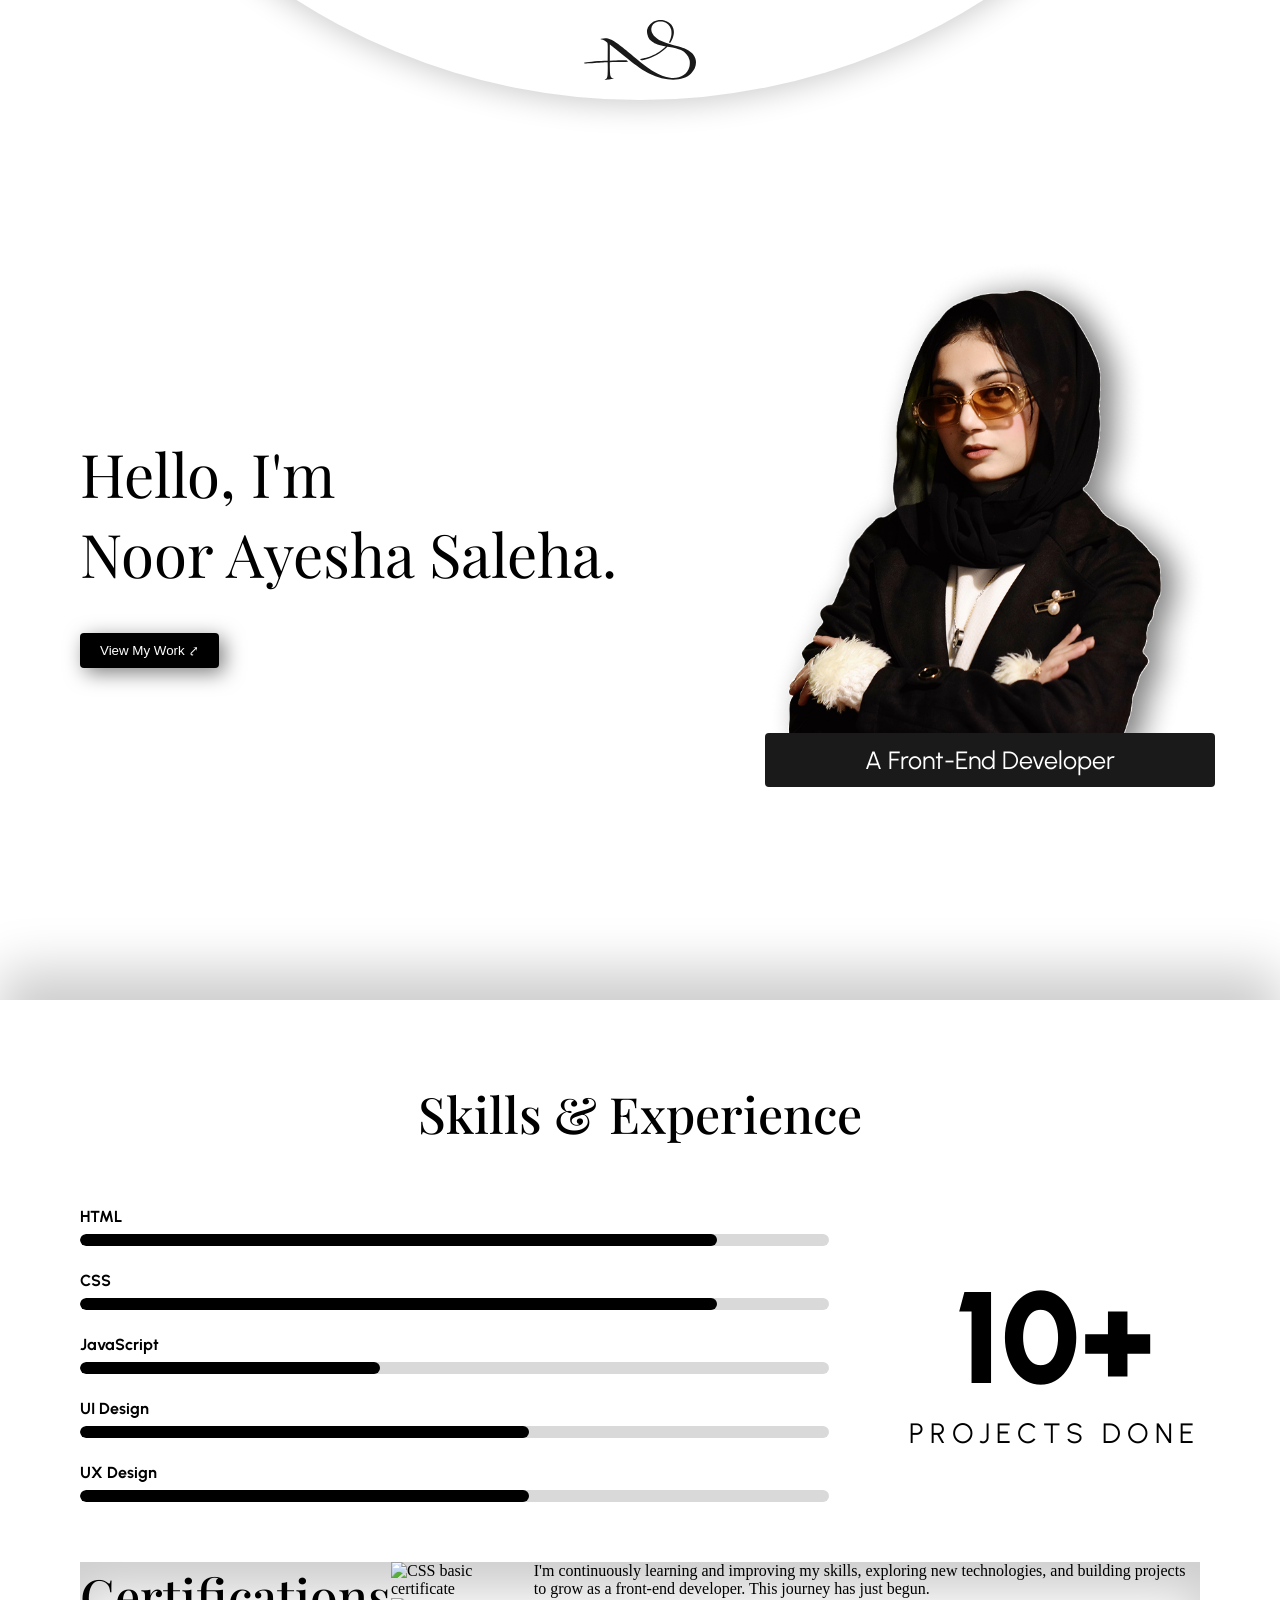
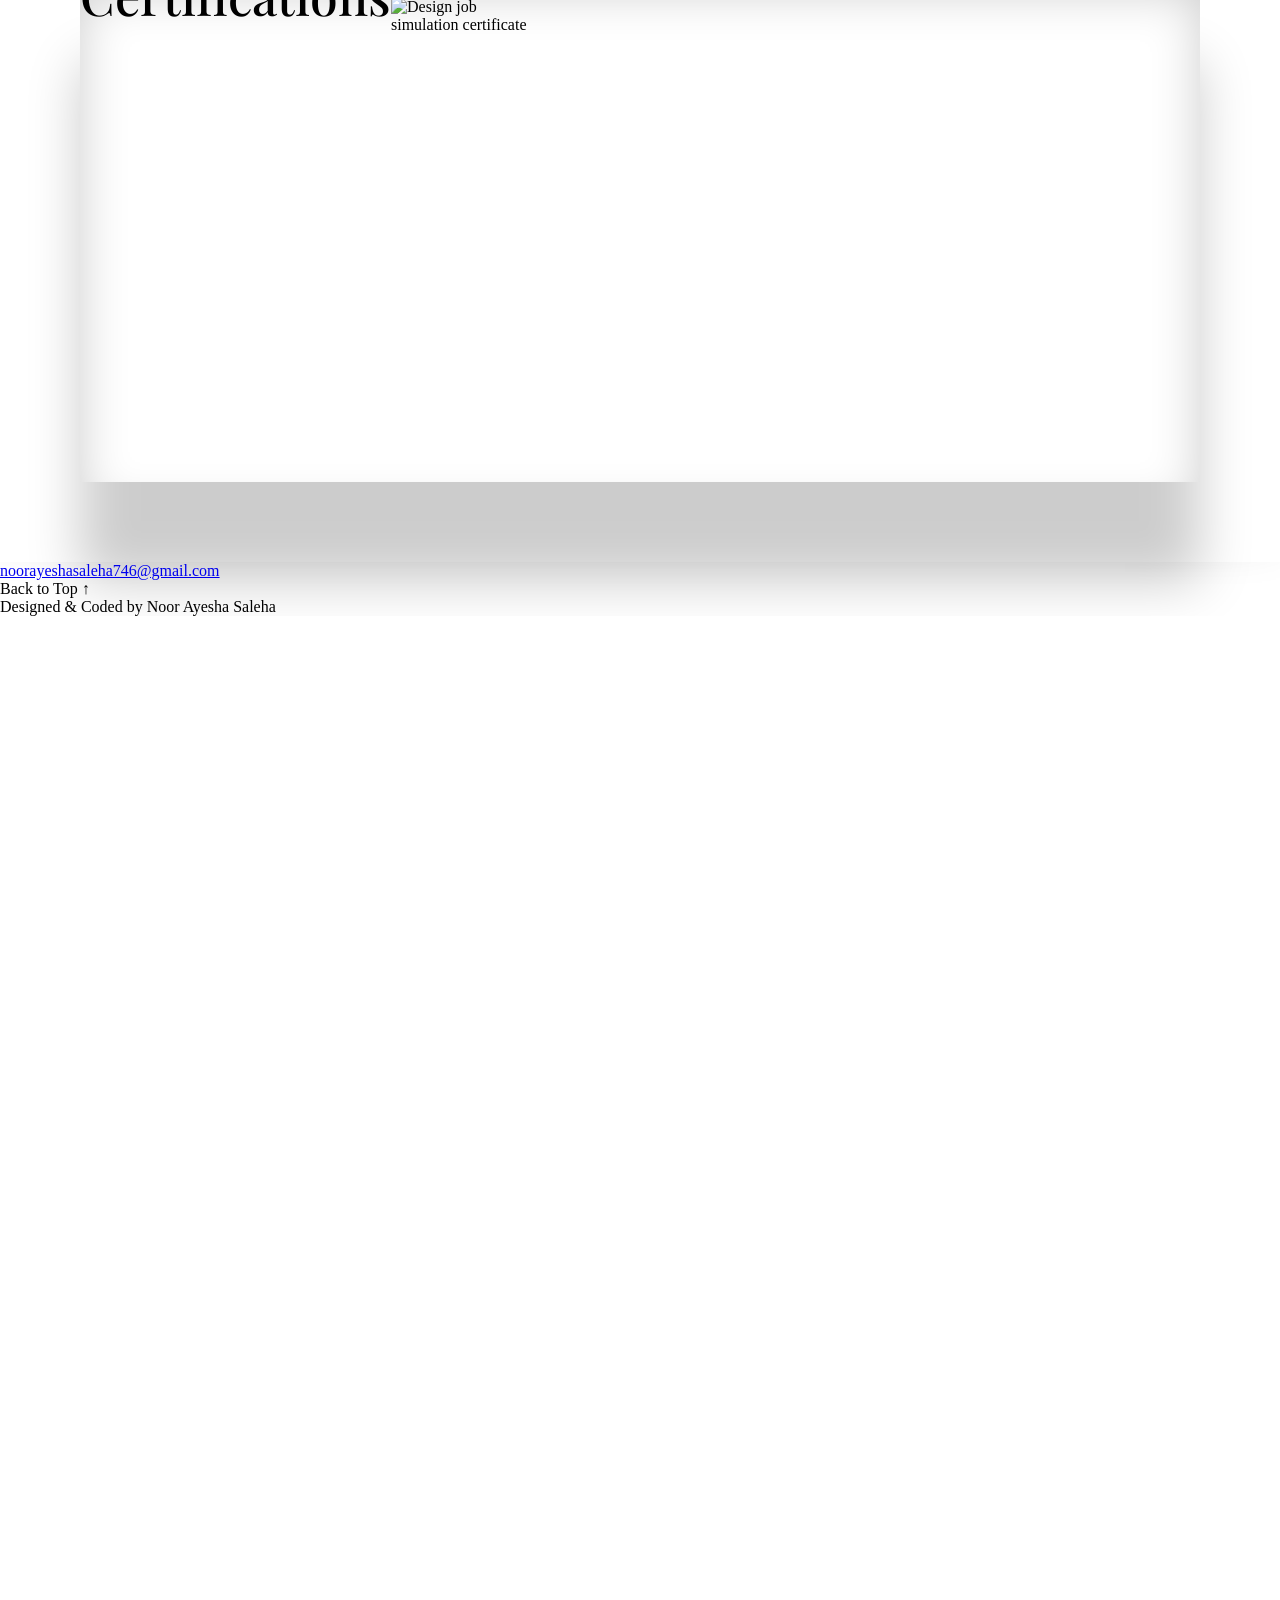
==== commit b81d3dee: "Update index.html" ====
--- a/index.html
+++ b/index.html
@@ -14,31 +14,33 @@
 			
 		</nav>
 
-	<div class="one-box">
-				<div class="text-area">
-					<h1>
-						Hello, I'm <br>Noor Ayesha Saleha.
-					</h1>
-					<div class="btn">
-						<button class="work" onclick="window.location.href='portfolio.html'">
-	    				View My Work ⤤
-						</button>
-	
-						
+		<div class="one-box">
+			<div class="text-area">
+				<h1>
+					Hello, I'm <br>Noor Ayesha Saleha.
+				</h1>
+				<div class="btn">
+					<button class="work" onclick="window.location.href='portfolio.html'">
+    				View My Work ⤤
+					</button>
+
+					
+				</div>
+			</div>
+			<div class="imo">
+				<div class="image">
+					<img src="A1 1.png" alt="profile image">
+				</div>
+				
+					<div class="front">
+						A Front-End Developer
 					</div>
-				</div>
-				<div class="imo">
-					<div class="image">
-						<img src="A1 1.png" alt="profile image">
-					</div>
-					
-						<div class="front">
-							A Front-End Developer
-						</div>
-					
-				</div>				
-			</div>
-	<div class="two-box">
+				
+			</div>				
+		</div>
+		
+        
+		<div class="two-box">
 			<h2 class="section-title">
 						Skills & Experience
 			</h2>
@@ -83,8 +85,10 @@
 					</div>
 							
 							
-				</div>	
-	
+				</div>
+				
+				
+					
 			<div class="projects-column">
 				<div class="number">
 					10+
@@ -96,28 +100,70 @@
 				</div>
 				
 			</div>
-		</div>			
+		</div>
+		<div class="three-box">
+
+			<h2 class="section-title">
+				Certifications
+			</h2>
+			
+			<div class="certificates-grid">
+
+				<div class="certificate-card">
+					<img src="CSS.png" alt="CSS basic certificate">
+				</div>
+
+				<div class="certificate-card">
+					<img src="Forage.png" alt="Design job simulation certificate">
+				</div>
+
+			
+
+			</div>
+
+			<div class="learning-grid">
+
+				<div class="learning-note">
+					I'm continuously learning and improving my skills, exploring new technologies, and building projects to grow as a front-end developer.
+					This journey has just begun.
+				</div>
+			</div>
+		</div>
+	</div>
+
+	<footer class="footer">
+
+		<div class="footer-content">
+
+		    <div class="footer-contact">
+		      <a href="https://mail.google.com/mail/?view=cm&fs=1&to=noorayeshasaleha746@gmail.com" target="blank">noorayeshasaleha746@gmail.com</a>
+		    </div>
+		    <div class="back-to-top">
+  			 Back to Top ↑
+			</div>
+		    <div class="footer-credit">
+		      Designed & Coded by Noor Ayesha Saleha
+		    </div>
+
+	  	</div>
+
+	</footer>
+	<script>
+	  const backToTop = document.querySelector('.back-to-top');
+
+	  backToTop.addEventListener('click', () => {
+	    window.scrollTo({
+	      top: 0,
+	      behavior: 'smooth'
+	    });
+	  });
+	</script>
 	
-		
-							
-
+</body>
+</html>
+	
 			
 					
 						
 					
-				
-			</div>
-		</div>
-		<div class="three-box">
-			<div class="latest">
-				About Me
-				
-			</div>
-		</div>
-	</div>
-</body>
-
-</html>
-
-
-
+		
